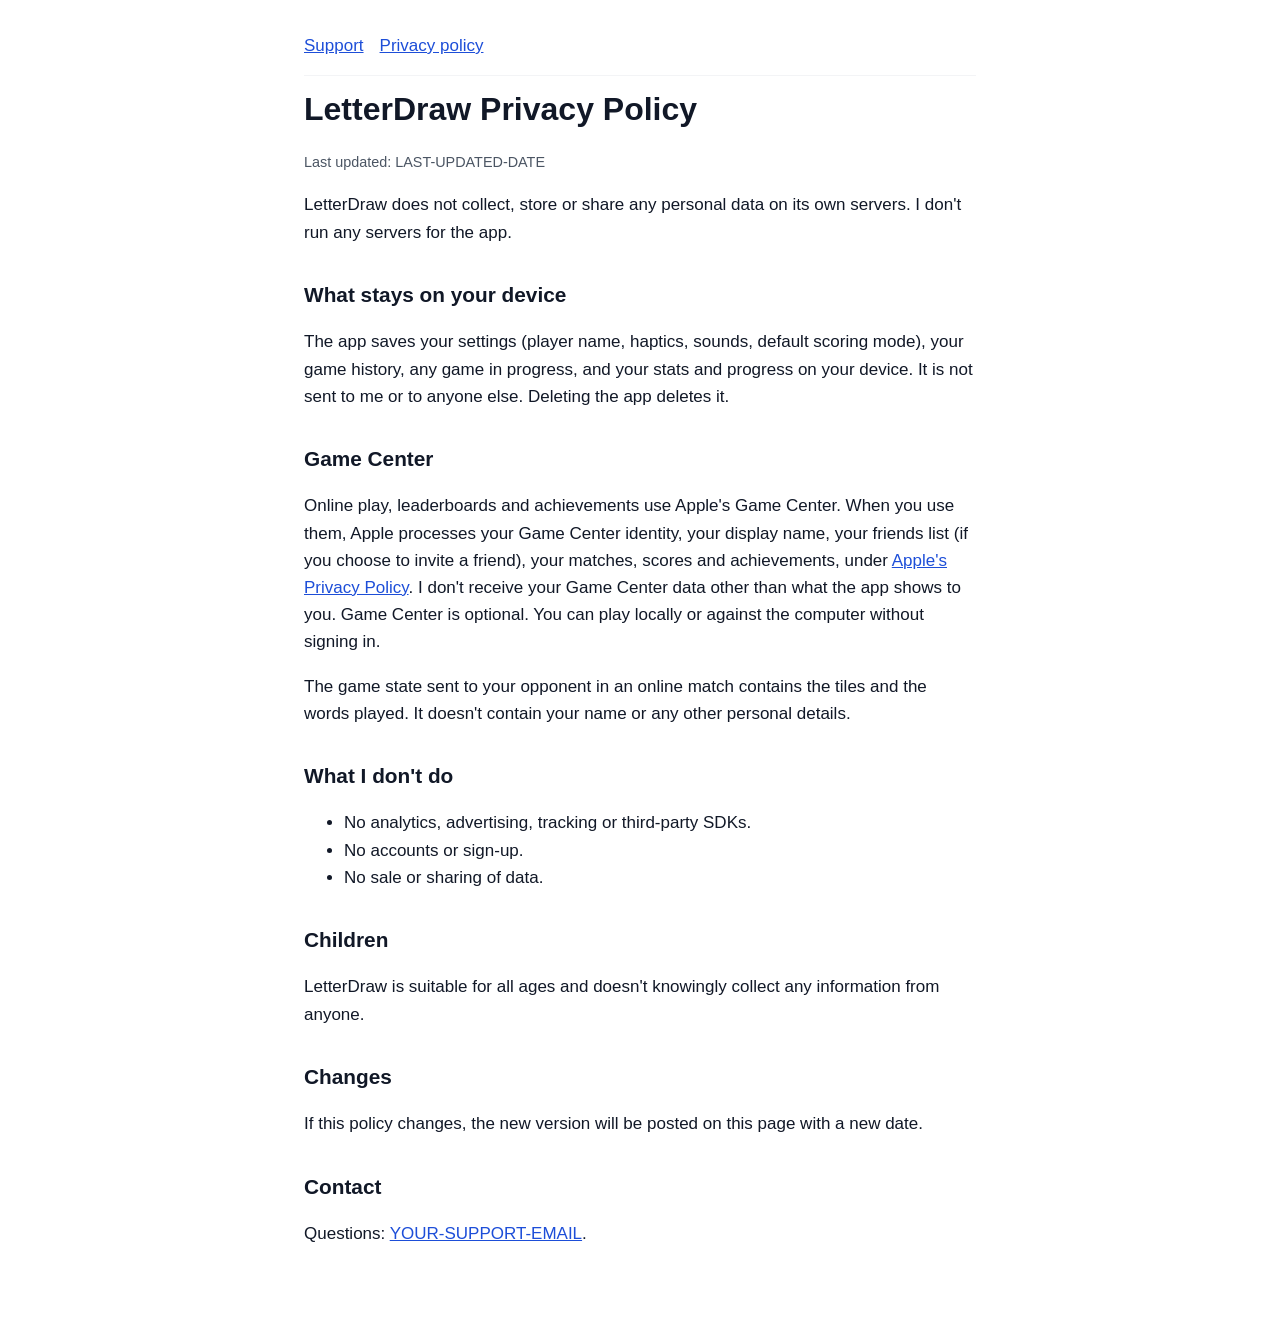
==== privacy.html @ a7493b0a "Add LetterDraw support and privacy pages Co-Authored-By: Claude Sonnet 5.5 <noreply@anthropic.com> C" ====
<!doctype html>
<html lang="en">
<head>
<meta charset="utf-8">
<meta name="viewport" content="width=device-width, initial-scale=1">
<title>LetterDraw Privacy Policy</title>
<link rel="stylesheet" href="style.css">
</head>
<body>
<main>
<nav><a href="index.html">Support</a><a href="privacy.html">Privacy policy</a></nav>
<h1>LetterDraw Privacy Policy</h1>
<p class="muted">Last updated: LAST-UPDATED-DATE</p>

<p>LetterDraw does not collect, store or share any personal data on its own servers. I don't run any servers for the app.</p>

<h2>What stays on your device</h2>
<p>The app saves your settings (player name, haptics, sounds, default scoring mode), your game history, any game in progress, and your stats and progress on your device. It is not sent to me or to anyone else. Deleting the app deletes it.</p>

<h2>Game Center</h2>
<p>Online play, leaderboards and achievements use Apple's Game Center. When you use them, Apple processes your Game Center identity, your display name, your friends list (if you choose to invite a friend), your matches, scores and achievements, under <a href="https://www.apple.com/legal/privacy/">Apple's Privacy Policy</a>. I don't receive your Game Center data other than what the app shows to you. Game Center is optional. You can play locally or against the computer without signing in.</p>
<p>The game state sent to your opponent in an online match contains the tiles and the words played. It doesn't contain your name or any other personal details.</p>

<h2>What I don't do</h2>
<ul>
<li>No analytics, advertising, tracking or third-party SDKs.</li>
<li>No accounts or sign-up.</li>
<li>No sale or sharing of data.</li>
</ul>

<h2>Children</h2>
<p>LetterDraw is suitable for all ages and doesn't knowingly collect any information from anyone.</p>

<h2>Changes</h2>
<p>If this policy changes, the new version will be posted on this page with a new date.</p>

<h2>Contact</h2>
<p>Questions: <a href="mailto:YOUR-SUPPORT-EMAIL">YOUR-SUPPORT-EMAIL</a>.</p>
</main>
</body>
</html>
---- style.css ----
:root { color-scheme: light dark; --bg:#fff; --fg:#111827; --muted:#4b5563; --accent:#1d4ed8; --card:#f3f4f6; }
@media (prefers-color-scheme: dark) { :root { --bg:#0b0f19; --fg:#f3f4f6; --muted:#9ca3af; --accent:#60a5fa; --card:#161b2a; } }
body { margin:0; background:var(--bg); color:var(--fg); font:17px/1.6 -apple-system,BlinkMacSystemFont,"Segoe UI",Roboto,sans-serif; }
main { max-width:42rem; margin:0 auto; padding:2rem 1rem 4rem; }
h1 { font-size:2rem; margin:.5rem 0 1rem; }
h2 { font-size:1.3rem; margin-top:2rem; }
a { color:var(--accent); }
nav { display:flex; gap:1rem; flex-wrap:wrap; padding-bottom:1rem; border-bottom:1px solid var(--card); }
details { background:var(--card); border-radius:.75rem; padding:.75rem 1rem; margin:.6rem 0; }
summary { cursor:pointer; font-weight:600; }
.muted { color:var(--muted); font-size:.9rem; }
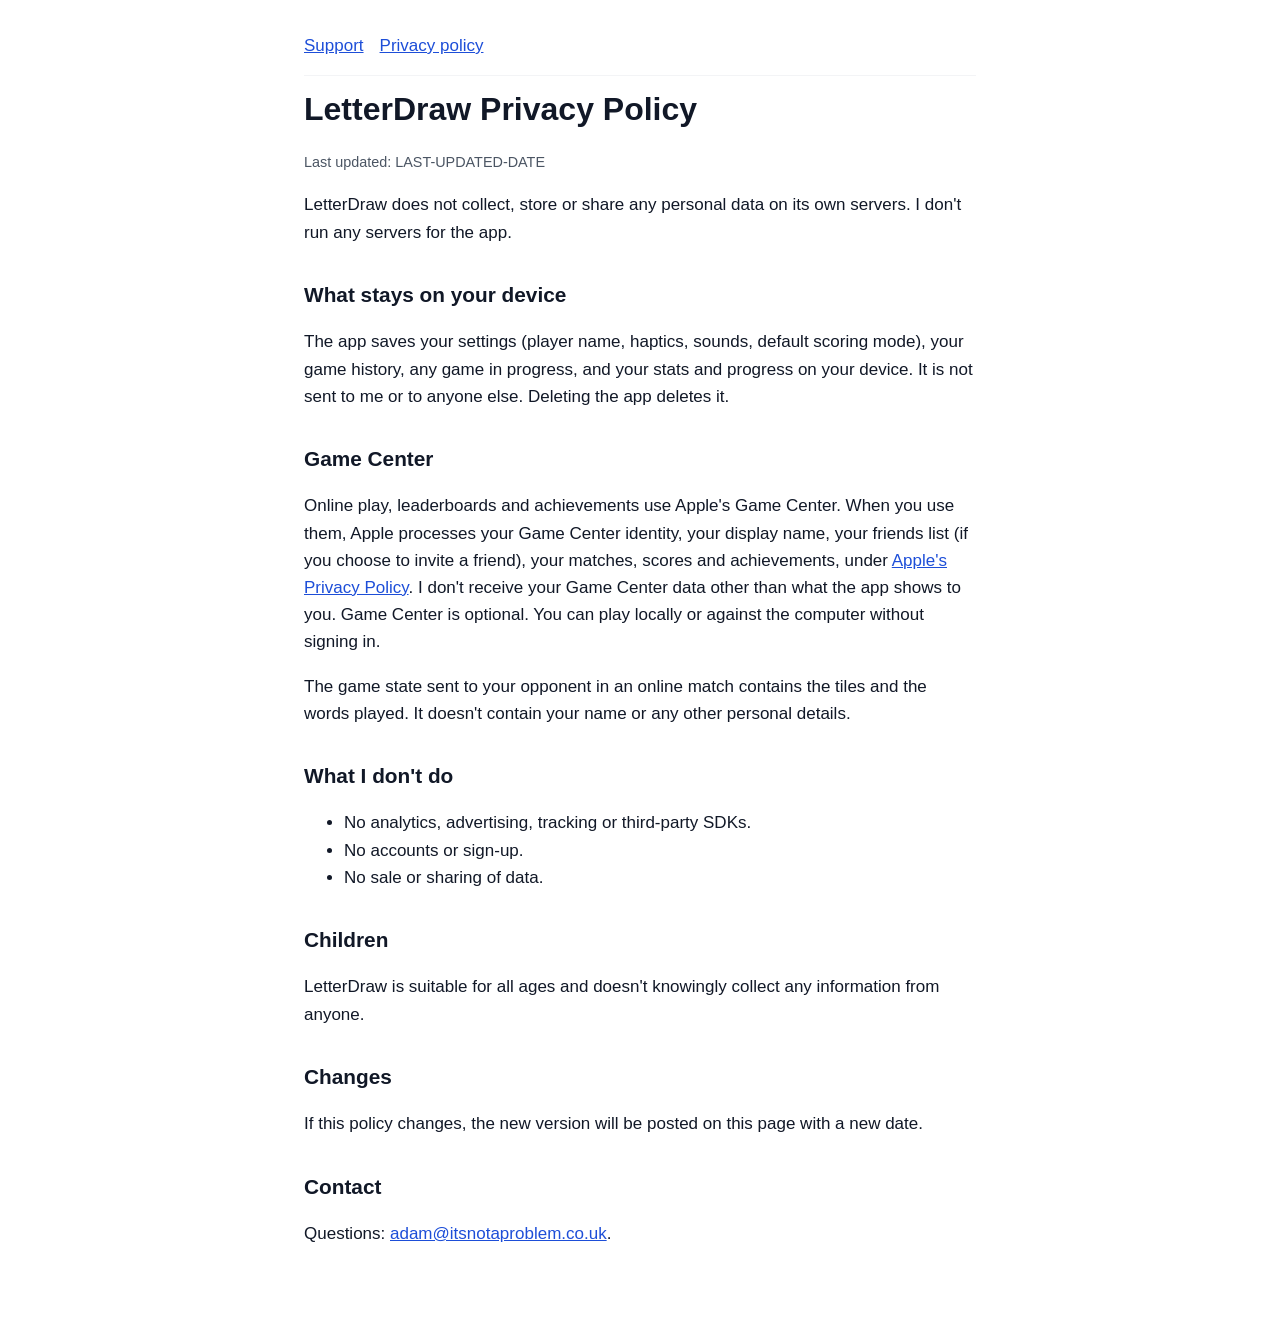
==== commit 2510c652: "Add support contact email Co-Authored-By: Claude Sonnet 5.5 <noreply@anthropic.com> Claude-Session: " ====
--- a/privacy.html
+++ b/privacy.html
@@ -35,7 +35,7 @@
 <p>If this policy changes, the new version will be posted on this page with a new date.</p>
 
 <h2>Contact</h2>
-<p>Questions: <a href="mailto:YOUR-SUPPORT-EMAIL">YOUR-SUPPORT-EMAIL</a>.</p>
+<p>Questions: <a href="mailto:adam@itsnotaproblem.co.uk">adam@itsnotaproblem.co.uk</a>.</p>
 </main>
 </body>
 </html>
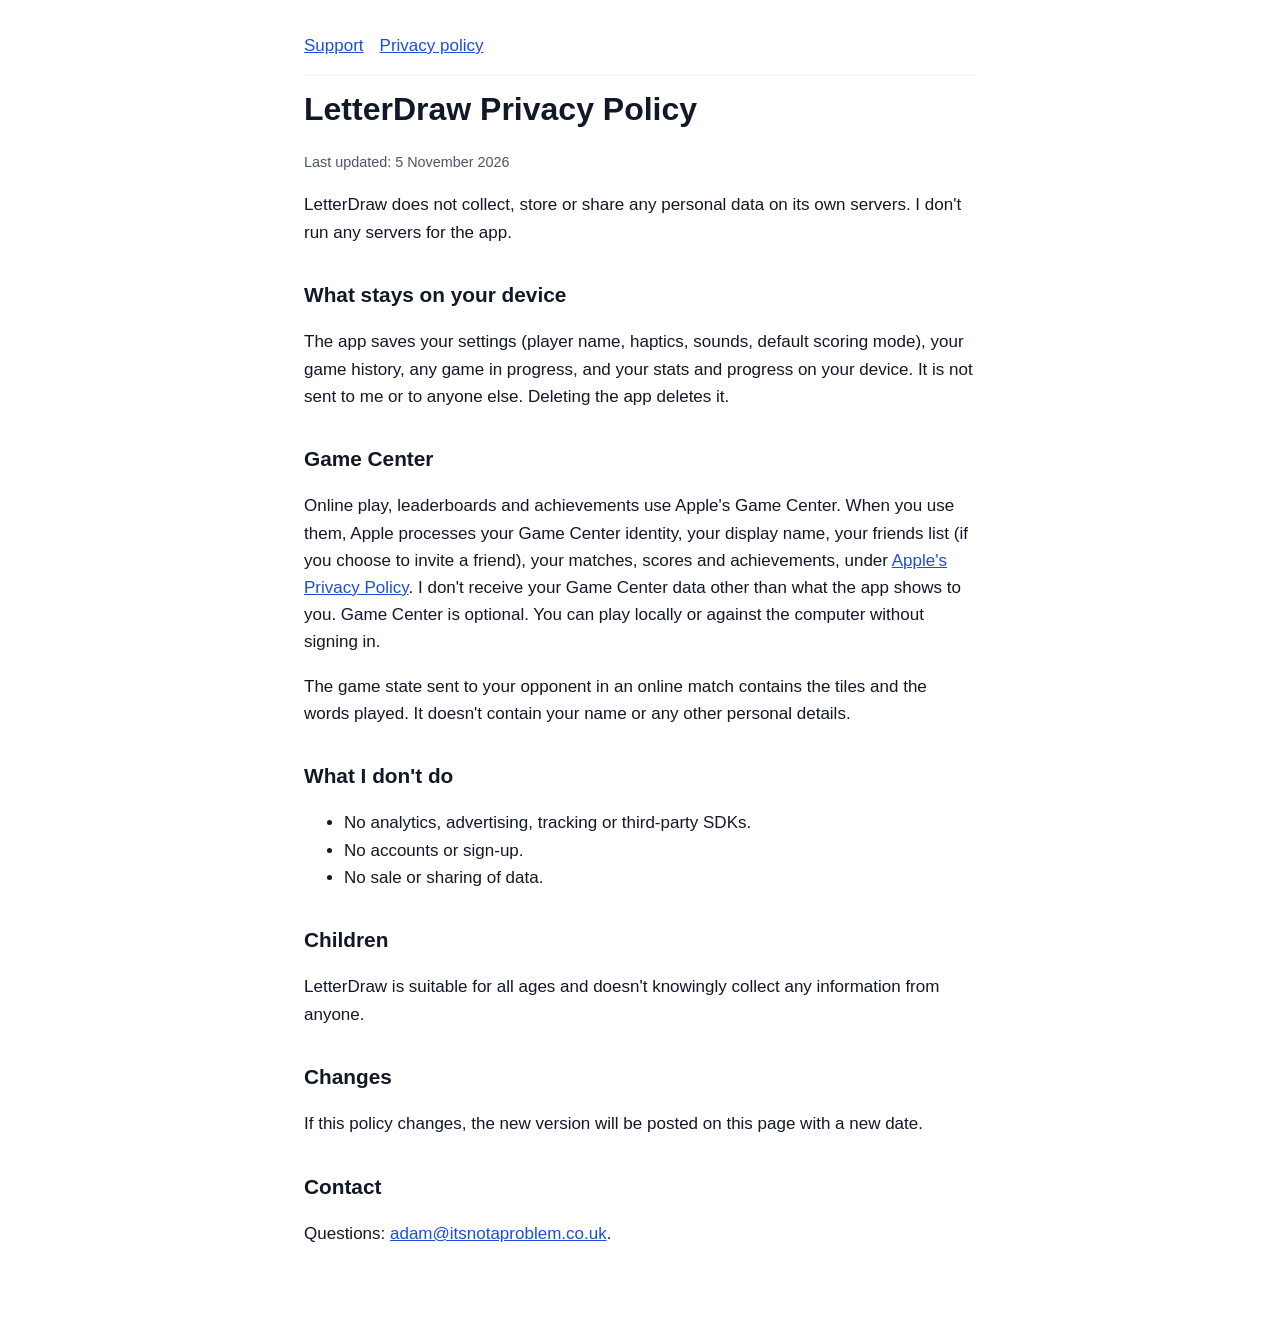
==== commit d11c3650: "Set privacy policy date Co-Authored-By: Claude Sonnet 5.5 <noreply@anthropic.com> Claude-Session: ht" ====
--- a/privacy.html
+++ b/privacy.html
@@ -10,7 +10,7 @@
 <main>
 <nav><a href="index.html">Support</a><a href="privacy.html">Privacy policy</a></nav>
 <h1>LetterDraw Privacy Policy</h1>
-<p class="muted">Last updated: LAST-UPDATED-DATE</p>
+<p class="muted">Last updated: 5 November 2026</p>
 
 <p>LetterDraw does not collect, store or share any personal data on its own servers. I don't run any servers for the app.</p>
 
